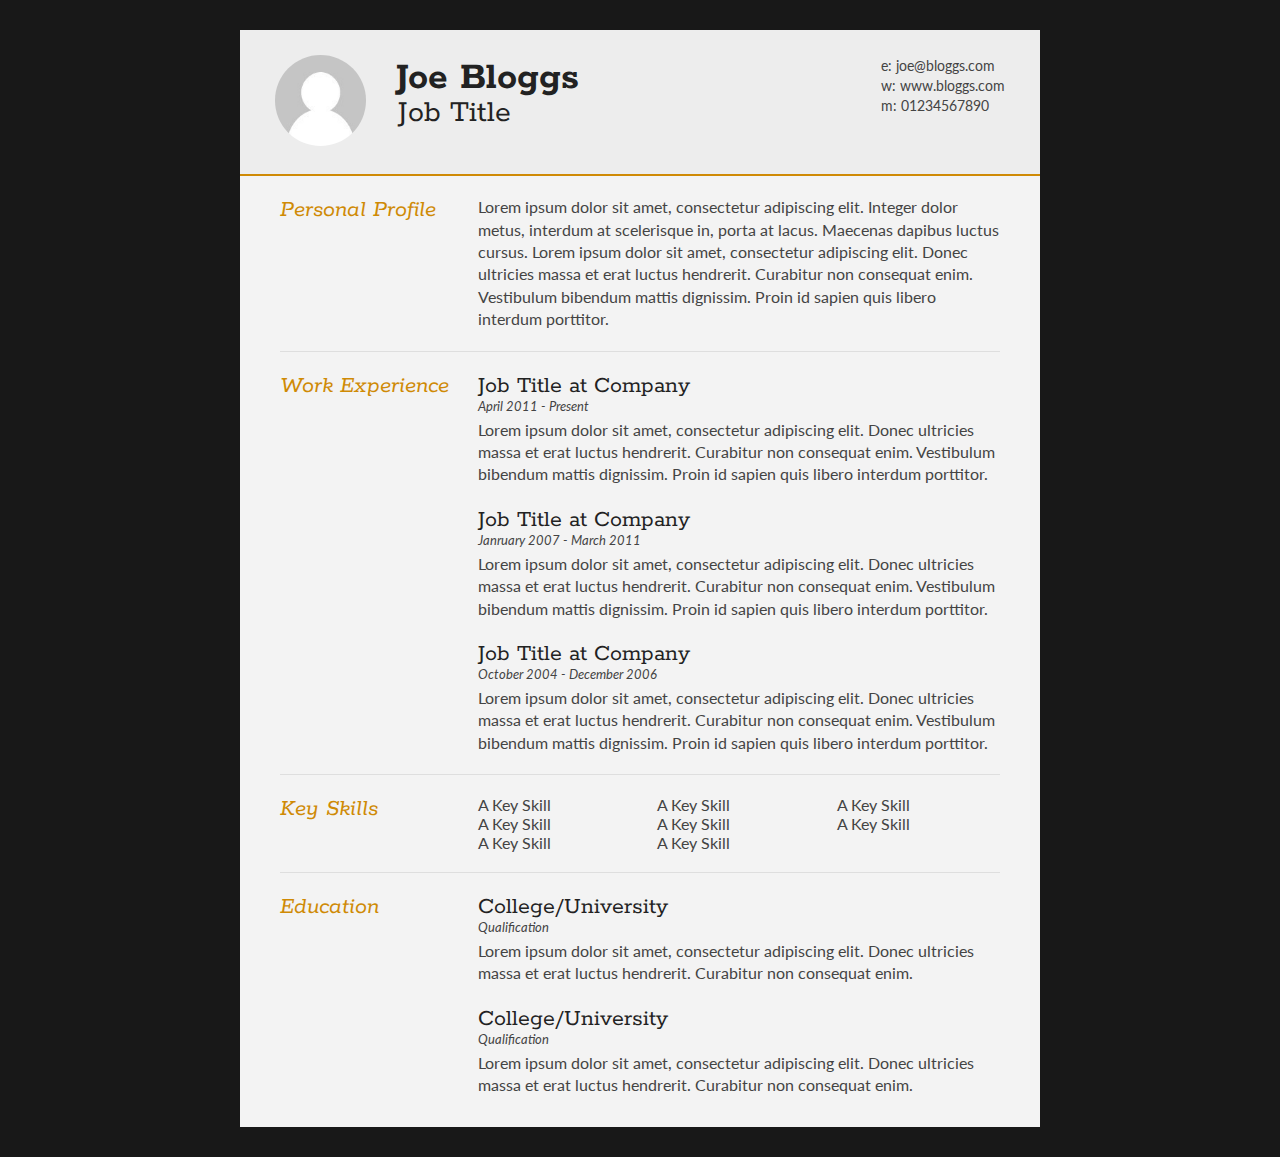
==== cv.html @ 61e4edee "test" ====
<!DOCTYPE html>
<html>
<head>
<title>Joe Bloggs - Curriculum Vitae</title>

<meta name="viewport" content="width=device-width"/>
<meta name="description" content="The Curriculum Vitae of Joe Bloggs."/>
<meta charset="UTF-8"> 

<link type="text/css" rel="stylesheet" href="style.css">
<link href='http://fonts.googleapis.com/css?family=Rokkitt:400,700|Lato:400,300' rel='stylesheet' type='text/css'>

<!--[if lt IE 9]>
<script src="//html5shiv.googlecode.com/svn/trunk/html5.js"></script>
<![endif]-->
</head>
<body id="top">
<div id="cv" class="instaFade">
	<div class="mainDetails">
		<div id="headshot" class="quickFade">
			<img src="headshot.jpg" alt="Alan Smith" />
		</div>
		
		<div id="name">
			<h1 class="quickFade delayTwo">Joe Bloggs</h1>
			<h2 class="quickFade delayThree">Job Title</h2>
		</div>
		
		<div id="contactDetails" class="quickFade delayFour">
			<ul>
				<li>e: <a href="mailto:joe@bloggs.com" target="_blank">joe@bloggs.com</a></li>
				<li>w: <a href="http://www.bloggs.com">www.bloggs.com</a></li>
				<li>m: 01234567890</li>
			</ul>
		</div>
		<div class="clear"></div>
	</div>
	
	<div id="mainArea" class="quickFade delayFive">
		<section>
			<article>
				<div class="sectionTitle">
					<h1>Personal Profile</h1>
				</div>
				
				<div class="sectionContent">
					<p>Lorem ipsum dolor sit amet, consectetur adipiscing elit. Integer dolor metus, interdum at scelerisque in, porta at lacus. Maecenas dapibus luctus cursus. Lorem ipsum dolor sit amet, consectetur adipiscing elit. Donec ultricies massa et erat luctus hendrerit. Curabitur non consequat enim. Vestibulum bibendum mattis dignissim. Proin id sapien quis libero interdum porttitor.</p>
				</div>
			</article>
			<div class="clear"></div>
		</section>
		
		
		<section>
			<div class="sectionTitle">
				<h1>Work Experience</h1>
			</div>
			
			<div class="sectionContent">
				<article>
					<h2>Job Title at Company</h2>
					<p class="subDetails">April 2011 - Present</p>
					<p>Lorem ipsum dolor sit amet, consectetur adipiscing elit. Donec ultricies massa et erat luctus hendrerit. Curabitur non consequat enim. Vestibulum bibendum mattis dignissim. Proin id sapien quis libero interdum porttitor.</p>
				</article>
				
				<article>
					<h2>Job Title at Company</h2>
					<p class="subDetails">Janruary 2007 - March 2011</p>
					<p>Lorem ipsum dolor sit amet, consectetur adipiscing elit. Donec ultricies massa et erat luctus hendrerit. Curabitur non consequat enim. Vestibulum bibendum mattis dignissim. Proin id sapien quis libero interdum porttitor.</p>
				</article>
				
				<article>
					<h2>Job Title at Company</h2>
					<p class="subDetails">October 2004 - December 2006</p>
					<p>Lorem ipsum dolor sit amet, consectetur adipiscing elit. Donec ultricies massa et erat luctus hendrerit. Curabitur non consequat enim. Vestibulum bibendum mattis dignissim. Proin id sapien quis libero interdum porttitor.</p>
				</article>
			</div>
			<div class="clear"></div>
		</section>
		
		
		<section>
			<div class="sectionTitle">
				<h1>Key Skills</h1>
			</div>
			
			<div class="sectionContent">
				<ul class="keySkills">
					<li>A Key Skill</li>
					<li>A Key Skill</li>
					<li>A Key Skill</li>
					<li>A Key Skill</li>
					<li>A Key Skill</li>
					<li>A Key Skill</li>
					<li>A Key Skill</li>
					<li>A Key Skill</li>
				</ul>
			</div>
			<div class="clear"></div>
		</section>
		
		
		<section>
			<div class="sectionTitle">
				<h1>Education</h1>
			</div>
			
			<div class="sectionContent">
				<article>
					<h2>College/University</h2>
					<p class="subDetails">Qualification</p>
					<p>Lorem ipsum dolor sit amet, consectetur adipiscing elit. Donec ultricies massa et erat luctus hendrerit. Curabitur non consequat enim.</p>
				</article>
				
				<article>
					<h2>College/University</h2>
					<p class="subDetails">Qualification</p>
					<p>Lorem ipsum dolor sit amet, consectetur adipiscing elit. Donec ultricies massa et erat luctus hendrerit. Curabitur non consequat enim.</p>
				</article>
			</div>
			<div class="clear"></div>
		</section>
		
	</div>
</div>
<script type="text/javascript">
var gaJsHost = (("https:" == document.location.protocol) ? "https://ssl." : "http://www.");
document.write(unescape("%3Cscript src='" + gaJsHost + "google-analytics.com/ga.js' type='text/javascript'%3E%3C/script%3E"));
</script>
<script type="text/javascript">
var pageTracker = _gat._getTracker("UA-3753241-1");
pageTracker._initData();
pageTracker._trackPageview();
</script>
</body>
</html>
---- style.css ----
html,body,div,span,object,iframe,h1,h2,h3,h4,h5,h6,p,blockquote,pre,abbr,address,cite,code,del,dfn,em,img,ins,kbd,q,samp,small,strong,sub,sup,var,b,i,dl,dt,dd,ol,ul,li,fieldset,form,label,legend,table,caption,tbody,tfoot,thead,tr,th,td,article,aside,canvas,details,figcaption,figure,footer,header,hgroup,menu,nav,section,summary,time,mark,audio,video {
border:0;
font:inherit;
font-size:100%;
margin:0;
padding:0;
vertical-align:baseline;
}

article,aside,details,figcaption,figure,footer,header,hgroup,menu,nav,section {
display:block;
}

html, body {background: #181818; font-family: 'Lato', helvetica, arial, sans-serif; font-size: 16px; color: #222;}

.clear {clear: both;}

p {
	font-size: 1em;
	line-height: 1.4em;
	margin-bottom: 20px;
	color: #444;
}

#cv {
	width: 90%;
	max-width: 800px;
	background: #f3f3f3;
	margin: 30px auto;
}

.mainDetails {
	padding: 25px 35px;
	border-bottom: 2px solid #cf8a05;
	background: #ededed;
}

#name h1 {
	font-size: 2.5em;
	font-weight: 700;
	font-family: 'Rokkitt', Helvetica, Arial, sans-serif;
	margin-bottom: -6px;
}

#name h2 {
	font-size: 2em;
	margin-left: 2px;
	font-family: 'Rokkitt', Helvetica, Arial, sans-serif;
}

#mainArea {
	padding: 0 40px;
}

#headshot {
	width: 12.5%;
	float: left;
	margin-right: 30px;
}

#headshot img {
	width: 100%;
	height: auto;
	-webkit-border-radius: 50px;
	border-radius: 50px;
}

#name {
	float: left;
}

#contactDetails {
	float: right;
}

#contactDetails ul {
	list-style-type: none;
	font-size: 0.9em;
	margin-top: 2px;
}

#contactDetails ul li {
	margin-bottom: 3px;
	color: #444;
}

#contactDetails ul li a, a[href^=tel] {
	color: #444; 
	text-decoration: none;
	-webkit-transition: all .3s ease-in;
	-moz-transition: all .3s ease-in;
	-o-transition: all .3s ease-in;
	-ms-transition: all .3s ease-in;
	transition: all .3s ease-in;
}

#contactDetails ul li a:hover { 
	color: #cf8a05;
}


section {
	border-top: 1px solid #dedede;
	padding: 20px 0 0;
}

section:first-child {
	border-top: 0;
}

section:last-child {
	padding: 20px 0 10px;
}

.sectionTitle {
	float: left;
	width: 25%;
}

.sectionContent {
	float: right;
	width: 72.5%;
}

.sectionTitle h1 {
	font-family: 'Rokkitt', Helvetica, Arial, sans-serif;
	font-style: italic;
	font-size: 1.5em;
	color: #cf8a05;
}

.sectionContent h2 {
	font-family: 'Rokkitt', Helvetica, Arial, sans-serif;
	font-size: 1.5em;
	margin-bottom: -2px;
}

.subDetails {
	font-size: 0.8em;
	font-style: italic;
	margin-bottom: 3px;
}

.keySkills {
	list-style-type: none;
	-moz-column-count:3;
	-webkit-column-count:3;
	column-count:3;
	margin-bottom: 20px;
	font-size: 1em;
	color: #444;
}

.keySkills ul li {
	margin-bottom: 3px;
}

@media all and (min-width: 602px) and (max-width: 800px) {
	#headshot {
		display: none;
	}
	
	.keySkills {
	-moz-column-count:2;
	-webkit-column-count:2;
	column-count:2;
	}
}

@media all and (max-width: 601px) {
	#cv {
		width: 95%;
		margin: 10px auto;
		min-width: 280px;
	}
	
	#headshot {
		display: none;
	}
	
	#name, #contactDetails {
		float: none;
		width: 100%;
		text-align: center;
	}
	
	.sectionTitle, .sectionContent {
		float: none;
		width: 100%;
	}
	
	.sectionTitle {
		margin-left: -2px;
		font-size: 1.25em;
	}
	
	.keySkills {
		-moz-column-count:2;
		-webkit-column-count:2;
		column-count:2;
	}
}

@media all and (max-width: 480px) {
	.mainDetails {
		padding: 15px 15px;
	}
	
	section {
		padding: 15px 0 0;
	}
	
	#mainArea {
		padding: 0 25px;
	}

	
	.keySkills {
	-moz-column-count:1;
	-webkit-column-count:1;
	column-count:1;
	}
	
	#name h1 {
		line-height: .8em;
		margin-bottom: 4px;
	}
}

@media print {
    #cv {
        width: 100%;
    }
}

@-webkit-keyframes reset {
	0% {
		opacity: 0;
	}
	100% {
		opacity: 0;
	}
}

@-webkit-keyframes fade-in {
	0% {
		opacity: 0;
	}
	40% {
		opacity: 0;
	}
	100% {
		opacity: 1;
	}
}

@-moz-keyframes reset {
	0% {
		opacity: 0;
	}
	100% {
		opacity: 0;
	}
}

@-moz-keyframes fade-in {
	0% {
		opacity: 0;
	}
	40% {
		opacity: 0;
	}
	100% {
		opacity: 1;
	}
}

@keyframes reset {
	0% {
		opacity: 0;
	}
	100% {
		opacity: 0;
	}
}

@keyframes fade-in {
	0% {
		opacity: 0;
	}
	40% {
		opacity: 0;
	}
	100% {
		opacity: 1;
	}
}

.instaFade {
    -webkit-animation-name: reset, fade-in;
    -webkit-animation-duration: 1.5s;
    -webkit-animation-timing-function: ease-in;
	
	-moz-animation-name: reset, fade-in;
    -moz-animation-duration: 1.5s;
    -moz-animation-timing-function: ease-in;
	
	animation-name: reset, fade-in;
    animation-duration: 1.5s;
    animation-timing-function: ease-in;
}

.quickFade {
    -webkit-animation-name: reset, fade-in;
    -webkit-animation-duration: 2.5s;
    -webkit-animation-timing-function: ease-in;
	
	-moz-animation-name: reset, fade-in;
    -moz-animation-duration: 2.5s;
    -moz-animation-timing-function: ease-in;
	
	animation-name: reset, fade-in;
    animation-duration: 2.5s;
    animation-timing-function: ease-in;
}
 
.delayOne {
	-webkit-animation-delay: 0, .5s;
	-moz-animation-delay: 0, .5s;
	animation-delay: 0, .5s;
}

.delayTwo {
	-webkit-animation-delay: 0, 1s;
	-moz-animation-delay: 0, 1s;
	animation-delay: 0, 1s;
}

.delayThree {
	-webkit-animation-delay: 0, 1.5s;
	-moz-animation-delay: 0, 1.5s;
	animation-delay: 0, 1.5s;
}

.delayFour {
	-webkit-animation-delay: 0, 2s;
	-moz-animation-delay: 0, 2s;
	animation-delay: 0, 2s;
}

.delayFive {
	-webkit-animation-delay: 0, 2.5s;
	-moz-animation-delay: 0, 2.5s;
	animation-delay: 0, 2.5s;
}
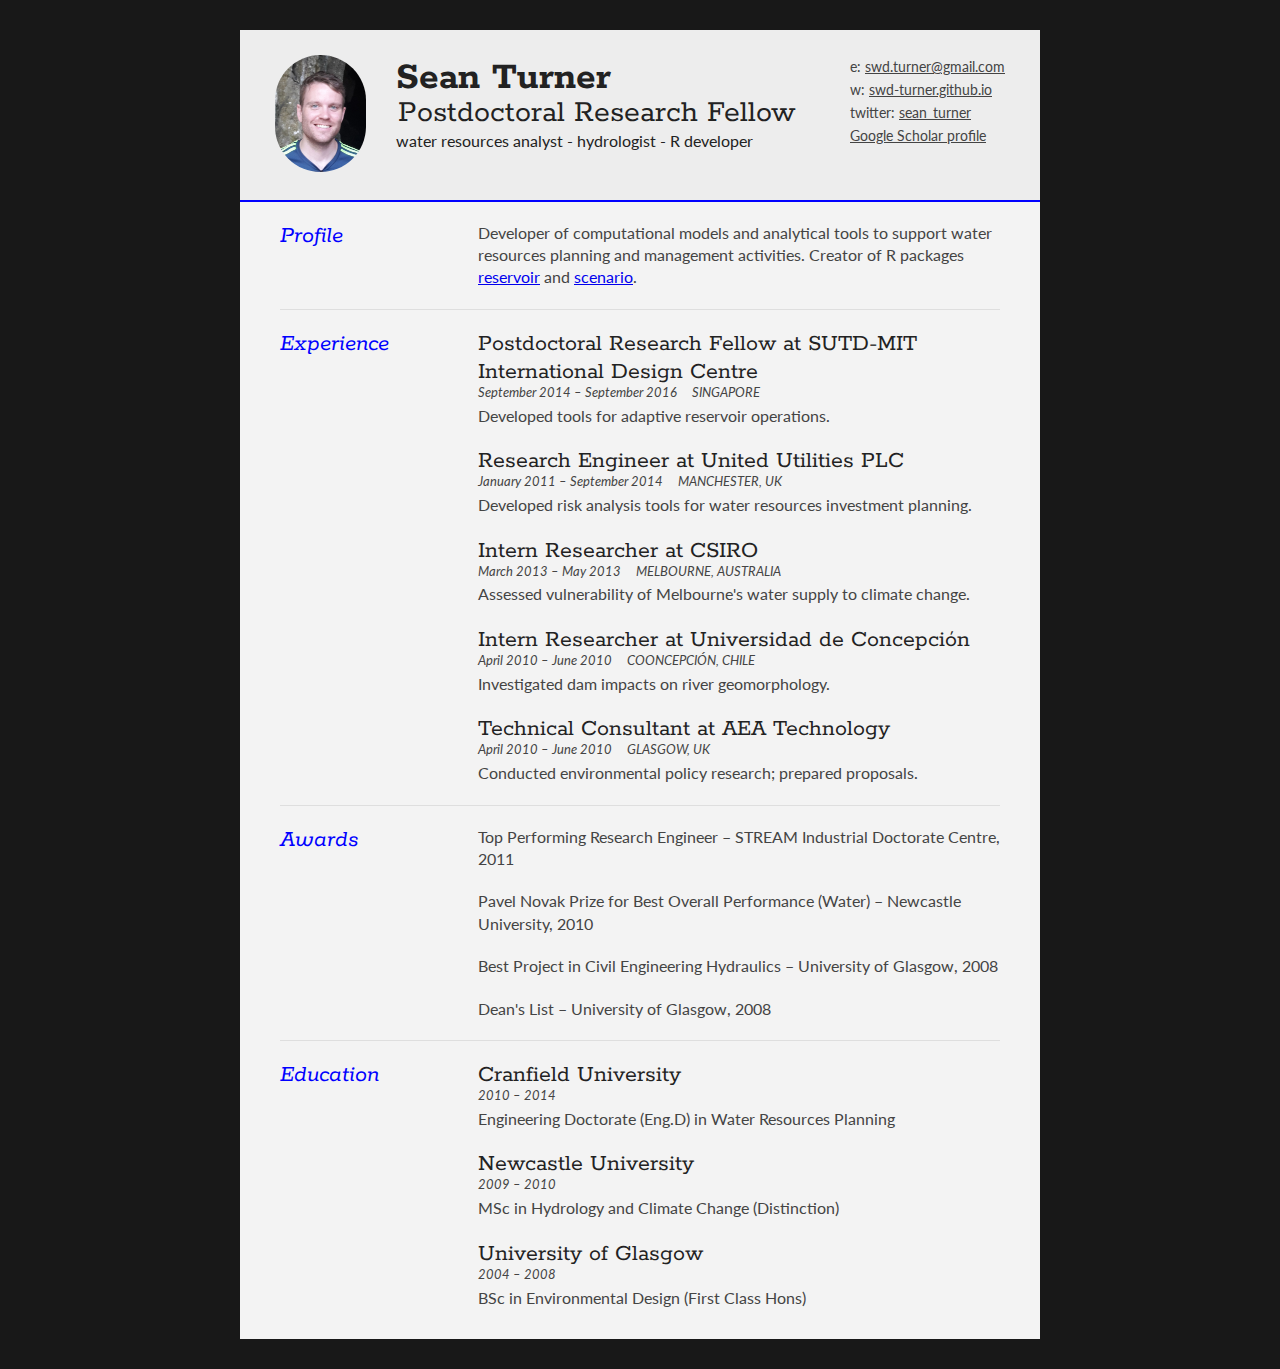
==== commit 34203ef8: "test" ====
--- a/cv.html
+++ b/cv.html
@@ -1,13 +1,13 @@
 <!DOCTYPE html>
 <html>
 <head>
-<title>Joe Bloggs - Curriculum Vitae</title>
+<title>Sean Turner - Curriculum Vitae</title>
 
 <meta name="viewport" content="width=device-width"/>
-<meta name="description" content="The Curriculum Vitae of Joe Bloggs."/>
+<meta name="description" content="The Curriculum Vitae of Sean Turner."/>
 <meta charset="UTF-8"> 
 
-<link type="text/css" rel="stylesheet" href="style.css">
+<link type="text/css" rel="stylesheet" href="stylecv.css">
 <link href='http://fonts.googleapis.com/css?family=Rokkitt:400,700|Lato:400,300' rel='stylesheet' type='text/css'>
 
 <!--[if lt IE 9]>
@@ -18,19 +18,21 @@
 <div id="cv" class="instaFade">
 	<div class="mainDetails">
 		<div id="headshot" class="quickFade">
-			<img src="headshot.jpg" alt="Alan Smith" />
+			<img src="headshot.jpg" alt="Sean Turner" />
 		</div>
 		
 		<div id="name">
-			<h1 class="quickFade delayTwo">Joe Bloggs</h1>
-			<h2 class="quickFade delayThree">Job Title</h2>
+			<h1 class="quickFade delayTwo">Sean Turner</h1>
+			<h2 class="quickFade delayThree">Postdoctoral Research Fellow</h2>
+			<h3 class="quickFade delayThree">water resources analyst - hydrologist - R developer</h3>
 		</div>
 		
 		<div id="contactDetails" class="quickFade delayFour">
 			<ul>
-				<li>e: <a href="mailto:joe@bloggs.com" target="_blank">joe@bloggs.com</a></li>
-				<li>w: <a href="http://www.bloggs.com">www.bloggs.com</a></li>
-				<li>m: 01234567890</li>
+				<li>e: <a href="mailto:swd.turner@gmail.com" target="_blank">swd.turner@gmail.com</a></li>
+				<li>w: <a href="http://swd-turner.github.io">swd-turner.github.io</a></li>
+				<li>twitter: <a href="https://twitter.com/sean_turner">sean_turner </li>
+				<li><a href="https://scholar.google.co.uk/citations?user=-5OB18IAAAAJ&hl=en">Google Scholar profile</a></li>
 			</ul>
 		</div>
 		<div class="clear"></div>
@@ -40,11 +42,11 @@
 		<section>
 			<article>
 				<div class="sectionTitle">
-					<h1>Personal Profile</h1>
+					<h1>Profile</h1>
 				</div>
 				
 				<div class="sectionContent">
-					<p>Lorem ipsum dolor sit amet, consectetur adipiscing elit. Integer dolor metus, interdum at scelerisque in, porta at lacus. Maecenas dapibus luctus cursus. Lorem ipsum dolor sit amet, consectetur adipiscing elit. Donec ultricies massa et erat luctus hendrerit. Curabitur non consequat enim. Vestibulum bibendum mattis dignissim. Proin id sapien quis libero interdum porttitor.</p>
+					<p>Developer of computational models and analytical tools to support water resources planning and management activities. Creator of R packages <a href="https://cran.r-project.org/web/packages/reservoir">reservoir</a> and <a href="https://cran.r-project.org/web/packages/scenario">scenario</a>.</p>
 				</div>
 			</article>
 			<div class="clear"></div>
@@ -53,27 +55,40 @@
 		
 		<section>
 			<div class="sectionTitle">
-				<h1>Work Experience</h1>
+				<h1>Experience</h1>
 			</div>
 			
 			<div class="sectionContent">
 				<article>
-					<h2>Job Title at Company</h2>
-					<p class="subDetails">April 2011 - Present</p>
-					<p>Lorem ipsum dolor sit amet, consectetur adipiscing elit. Donec ultricies massa et erat luctus hendrerit. Curabitur non consequat enim. Vestibulum bibendum mattis dignissim. Proin id sapien quis libero interdum porttitor.</p>
+					<h2>Postdoctoral Research Fellow at SUTD-MIT International Design Centre</h2>
+					<p class="subDetails">September 2014 &ndash; September 2016 &emsp; SINGAPORE</p>
+					<p>Developed tools for adaptive reservoir operations.</p>
 				</article>
 				
 				<article>
-					<h2>Job Title at Company</h2>
-					<p class="subDetails">Janruary 2007 - March 2011</p>
-					<p>Lorem ipsum dolor sit amet, consectetur adipiscing elit. Donec ultricies massa et erat luctus hendrerit. Curabitur non consequat enim. Vestibulum bibendum mattis dignissim. Proin id sapien quis libero interdum porttitor.</p>
+					<h2>Research Engineer at United Utilities PLC</h2>
+					<p class="subDetails">January 2011 &ndash; September 2014 &emsp; MANCHESTER, UK</p>
+					<p>Developed risk analysis tools for water resources investment planning.</p>
 				</article>
 				
 				<article>
-					<h2>Job Title at Company</h2>
-					<p class="subDetails">October 2004 - December 2006</p>
-					<p>Lorem ipsum dolor sit amet, consectetur adipiscing elit. Donec ultricies massa et erat luctus hendrerit. Curabitur non consequat enim. Vestibulum bibendum mattis dignissim. Proin id sapien quis libero interdum porttitor.</p>
+					<h2>Intern Researcher at CSIRO</h2>
+					<p class="subDetails">March 2013 &ndash; May 2013 &emsp; MELBOURNE, AUSTRALIA</p>
+					<p>Assessed vulnerability of Melbourne's water supply to climate change.</p>
 				</article>
+
+				<article>
+					<h2>Intern Researcher at Universidad de Concepci&oacute;n</h2>
+					<p class="subDetails">April 2010 &ndash; June 2010 &emsp; COONCEPCI&Oacute;N, CHILE</p>
+					<p>Investigated dam impacts on river geomorphology.</p>
+				</article>
+				
+				<article>
+					<h2>Technical Consultant at AEA Technology</h2>
+					<p class="subDetails">April 2010 &ndash; June 2010 &emsp; GLASGOW, UK</p>
+					<p>Conducted environmental policy research; prepared proposals.</p>
+				</article>
+
 			</div>
 			<div class="clear"></div>
 		</section>
@@ -81,20 +96,16 @@
 		
 		<section>
 			<div class="sectionTitle">
-				<h1>Key Skills</h1>
+				<h1>Awards</h1>
 			</div>
 			
 			<div class="sectionContent">
-				<ul class="keySkills">
-					<li>A Key Skill</li>
-					<li>A Key Skill</li>
-					<li>A Key Skill</li>
-					<li>A Key Skill</li>
-					<li>A Key Skill</li>
-					<li>A Key Skill</li>
-					<li>A Key Skill</li>
-					<li>A Key Skill</li>
-				</ul>
+					<p>Top Performing Research Engineer &ndash; STREAM Industrial Doctorate Centre, 2011</p>
+					<p>Pavel Novak Prize for Best Overall Performance (Water) &ndash; Newcastle University, 2010</p>
+					<p>Best Project in Civil Engineering Hydraulics &ndash; University of Glasgow, 2008</p>
+					<p>Dean's List &ndash; University of Glasgow, 2008</p>
+
+				
 			</div>
 			<div class="clear"></div>
 		</section>
@@ -107,16 +118,23 @@
 			
 			<div class="sectionContent">
 				<article>
-					<h2>College/University</h2>
-					<p class="subDetails">Qualification</p>
-					<p>Lorem ipsum dolor sit amet, consectetur adipiscing elit. Donec ultricies massa et erat luctus hendrerit. Curabitur non consequat enim.</p>
+					<h2>Cranfield University</h2>
+					<p class="subDetails">2010 &ndash; 2014</p>
+					<p>Engineering Doctorate (Eng.D) in Water Resources Planning</p>
 				</article>
 				
 				<article>
-					<h2>College/University</h2>
-					<p class="subDetails">Qualification</p>
-					<p>Lorem ipsum dolor sit amet, consectetur adipiscing elit. Donec ultricies massa et erat luctus hendrerit. Curabitur non consequat enim.</p>
+					<h2>Newcastle University</h2>
+					<p class="subDetails">2009 &ndash; 2010</p>
+					<p>MSc in Hydrology and Climate Change (Distinction)</p>
 				</article>
+				
+				<article>
+					<h2>University of Glasgow</h2>
+					<p class="subDetails">2004 &ndash; 2008</p>
+					<p>BSc in Environmental Design (First Class Hons)</p>
+				</article>
+				
 			</div>
 			<div class="clear"></div>
 		</section>
--- a/stylecv.css
+++ b/stylecv.css
@@ -0,0 +1,356 @@
+html,body,div,span,object,iframe,h1,h2,h3,h4,h5,h6,p,blockquote,pre,abbr,address,cite,code,del,dfn,em,img,ins,kbd,q,samp,small,strong,sub,sup,var,b,i,dl,dt,dd,ol,ul,li,fieldset,form,label,legend,table,caption,tbody,tfoot,thead,tr,th,td,article,aside,canvas,details,figcaption,figure,footer,header,hgroup,menu,nav,section,summary,time,mark,audio,video {
+border:0;
+font:inherit;
+font-size:100%;
+margin:0;
+padding:0;
+vertical-align:baseline;
+}
+
+article,aside,details,figcaption,figure,footer,header,hgroup,menu,nav,section {
+display:block;
+}
+
+html, body {background: #181818; font-family: 'Lato', helvetica, arial, sans-serif; font-size: 16px; color: #222;}
+
+.clear {clear: both;}
+
+p {
+	font-size: 1em;
+	line-height: 1.4em;
+	margin-bottom: 20px;
+	color: #444;
+}
+
+#cv {
+	width: 90%;
+	max-width: 800px;
+	background: #f3f3f3;
+	margin: 30px auto;
+}
+
+.mainDetails {
+	padding: 25px 35px;
+	border-bottom: 2px solid #0000FF;
+	background: #ededed;
+}
+
+#name h1 {
+	font-size: 2.5em;
+	font-weight: 700;
+	font-family: 'Rokkitt', Helvetica, Arial, sans-serif;
+	margin-bottom: -6px;
+}
+
+#name h2 {
+	font-size: 2em;
+	margin-left: 2px;
+	font-family: 'Rokkitt', Helvetica, Arial, sans-serif;
+}
+
+#mainArea {
+	padding: 0 40px;
+}
+
+#headshot {
+	width: 12.5%;
+	float: left;
+	margin-right: 30px;
+}
+
+#headshot img {
+	width: 100%;
+	height: auto;
+	-webkit-border-radius: 50px;
+	border-radius: 50px;
+}
+
+#name {
+	float: left;
+}
+
+#contactDetails {
+	float: right;
+        line-height: 20px;
+}
+
+#contactDetails ul {
+	list-style-type: none;
+	font-size: 0.9em;
+	margin-top: 2px;
+}
+
+#contactDetails ul li {
+	margin-bottom: 3px;
+	color: #444;
+}
+
+#contactDetails ul li a, a[href^=tel] {
+	color: #444; 
+	text-decoration: underline;
+	-webkit-transition: all .3s ease-in;
+	-moz-transition: all .3s ease-in;
+	-o-transition: all .3s ease-in;
+	-ms-transition: all .3s ease-in;
+	transition: all .3s ease-in;
+}
+
+#contactDetails ul li a:hover { 
+	color: #0000FF;
+}
+
+
+section {
+	border-top: 1px solid #dedede;
+	padding: 20px 0 0;
+}
+
+section:first-child {
+	border-top: 0;
+}
+
+section:last-child {
+	padding: 20px 0 10px;
+}
+
+.sectionTitle {
+	float: left;
+	width: 25%;
+}
+
+.sectionContent {
+	float: right;
+	width: 72.5%;
+}
+
+.sectionTitle h1 {
+	font-family: 'Rokkitt', Helvetica, Arial, sans-serif;
+	font-style: italic;
+	font-size: 1.5em;
+	color: #0000FF;
+}
+
+.sectionContent h2 {
+	font-family: 'Rokkitt', Helvetica, Arial, sans-serif;
+	font-size: 1.5em;
+	margin-bottom: -2px;
+}
+
+.subDetails {
+	font-size: 0.8em;
+	font-style: italic;
+	margin-bottom: 3px;
+}
+
+.keySkills {
+	list-style-type: none;
+	-moz-column-count:3;
+	-webkit-column-count:3;
+	column-count:3;
+	margin-bottom: 20px;
+	font-size: 1em;
+	color: #444;
+}
+
+.keySkills ul li {
+	margin-bottom: 3px;
+}
+
+@media all and (min-width: 602px) and (max-width: 800px) {
+	#headshot {
+		display: none;
+	}
+	
+	.keySkills {
+	-moz-column-count:2;
+	-webkit-column-count:2;
+	column-count:2;
+	}
+}
+
+@media all and (max-width: 601px) {
+	#cv {
+		width: 95%;
+		margin: 10px auto;
+		min-width: 280px;
+	}
+	
+	#headshot {
+		display: none;
+	}
+	
+	#name, #contactDetails {
+		float: none;
+		width: 100%;
+		text-align: center;
+	}
+	
+	.sectionTitle, .sectionContent {
+		float: none;
+		width: 100%;
+	}
+	
+	.sectionTitle {
+		margin-left: -2px;
+		font-size: 1.25em;
+	}
+	
+	.keySkills {
+		-moz-column-count:2;
+		-webkit-column-count:2;
+		column-count:2;
+	}
+}
+
+@media all and (max-width: 480px) {
+	.mainDetails {
+		padding: 15px 15px;
+	}
+	
+	section {
+		padding: 15px 0 0;
+	}
+	
+	#mainArea {
+		padding: 0 25px;
+	}
+
+	
+	.keySkills {
+	-moz-column-count:1;
+	-webkit-column-count:1;
+	column-count:1;
+	}
+	
+	#name h1 {
+		line-height: .8em;
+		margin-bottom: 4px;
+	}
+}
+
+@media print {
+    #cv {
+        width: 100%;
+    }
+}
+
+@-webkit-keyframes reset {
+	0% {
+		opacity: 0;
+	}
+	100% {
+		opacity: 0;
+	}
+}
+
+@-webkit-keyframes fade-in {
+	0% {
+		opacity: 0;
+	}
+	40% {
+		opacity: 0;
+	}
+	100% {
+		opacity: 1;
+	}
+}
+
+@-moz-keyframes reset {
+	0% {
+		opacity: 0;
+	}
+	100% {
+		opacity: 0;
+	}
+}
+
+@-moz-keyframes fade-in {
+	0% {
+		opacity: 0;
+	}
+	40% {
+		opacity: 0;
+	}
+	100% {
+		opacity: 1;
+	}
+}
+
+@keyframes reset {
+	0% {
+		opacity: 0;
+	}
+	100% {
+		opacity: 0;
+	}
+}
+
+@keyframes fade-in {
+	0% {
+		opacity: 0;
+	}
+	40% {
+		opacity: 0;
+	}
+	100% {
+		opacity: 1;
+	}
+}
+
+.instaFade {
+    -webkit-animation-name: reset, fade-in;
+    -webkit-animation-duration: 1.5s;
+    -webkit-animation-timing-function: ease-in;
+	
+	-moz-animation-name: reset, fade-in;
+    -moz-animation-duration: 1.5s;
+    -moz-animation-timing-function: ease-in;
+	
+	animation-name: reset, fade-in;
+    animation-duration: 1.5s;
+    animation-timing-function: ease-in;
+}
+
+.quickFade {
+    -webkit-animation-name: reset, fade-in;
+    -webkit-animation-duration: 2.5s;
+    -webkit-animation-timing-function: ease-in;
+	
+	-moz-animation-name: reset, fade-in;
+    -moz-animation-duration: 2.5s;
+    -moz-animation-timing-function: ease-in;
+	
+	animation-name: reset, fade-in;
+    animation-duration: 2.5s;
+    animation-timing-function: ease-in;
+}
+ 
+.delayOne {
+	-webkit-animation-delay: 0, .5s;
+	-moz-animation-delay: 0, .5s;
+	animation-delay: 0, .5s;
+}
+
+.delayTwo {
+	-webkit-animation-delay: 0, 1s;
+	-moz-animation-delay: 0, 1s;
+	animation-delay: 0, 1s;
+}
+
+.delayThree {
+	-webkit-animation-delay: 0, 1.5s;
+	-moz-animation-delay: 0, 1.5s;
+	animation-delay: 0, 1.5s;
+}
+
+.delayFour {
+	-webkit-animation-delay: 0, 2s;
+	-moz-animation-delay: 0, 2s;
+	animation-delay: 0, 2s;
+}
+
+.delayFive {
+	-webkit-animation-delay: 0, 2.5s;
+	-moz-animation-delay: 0, 2.5s;
+	animation-delay: 0, 2.5s;
+}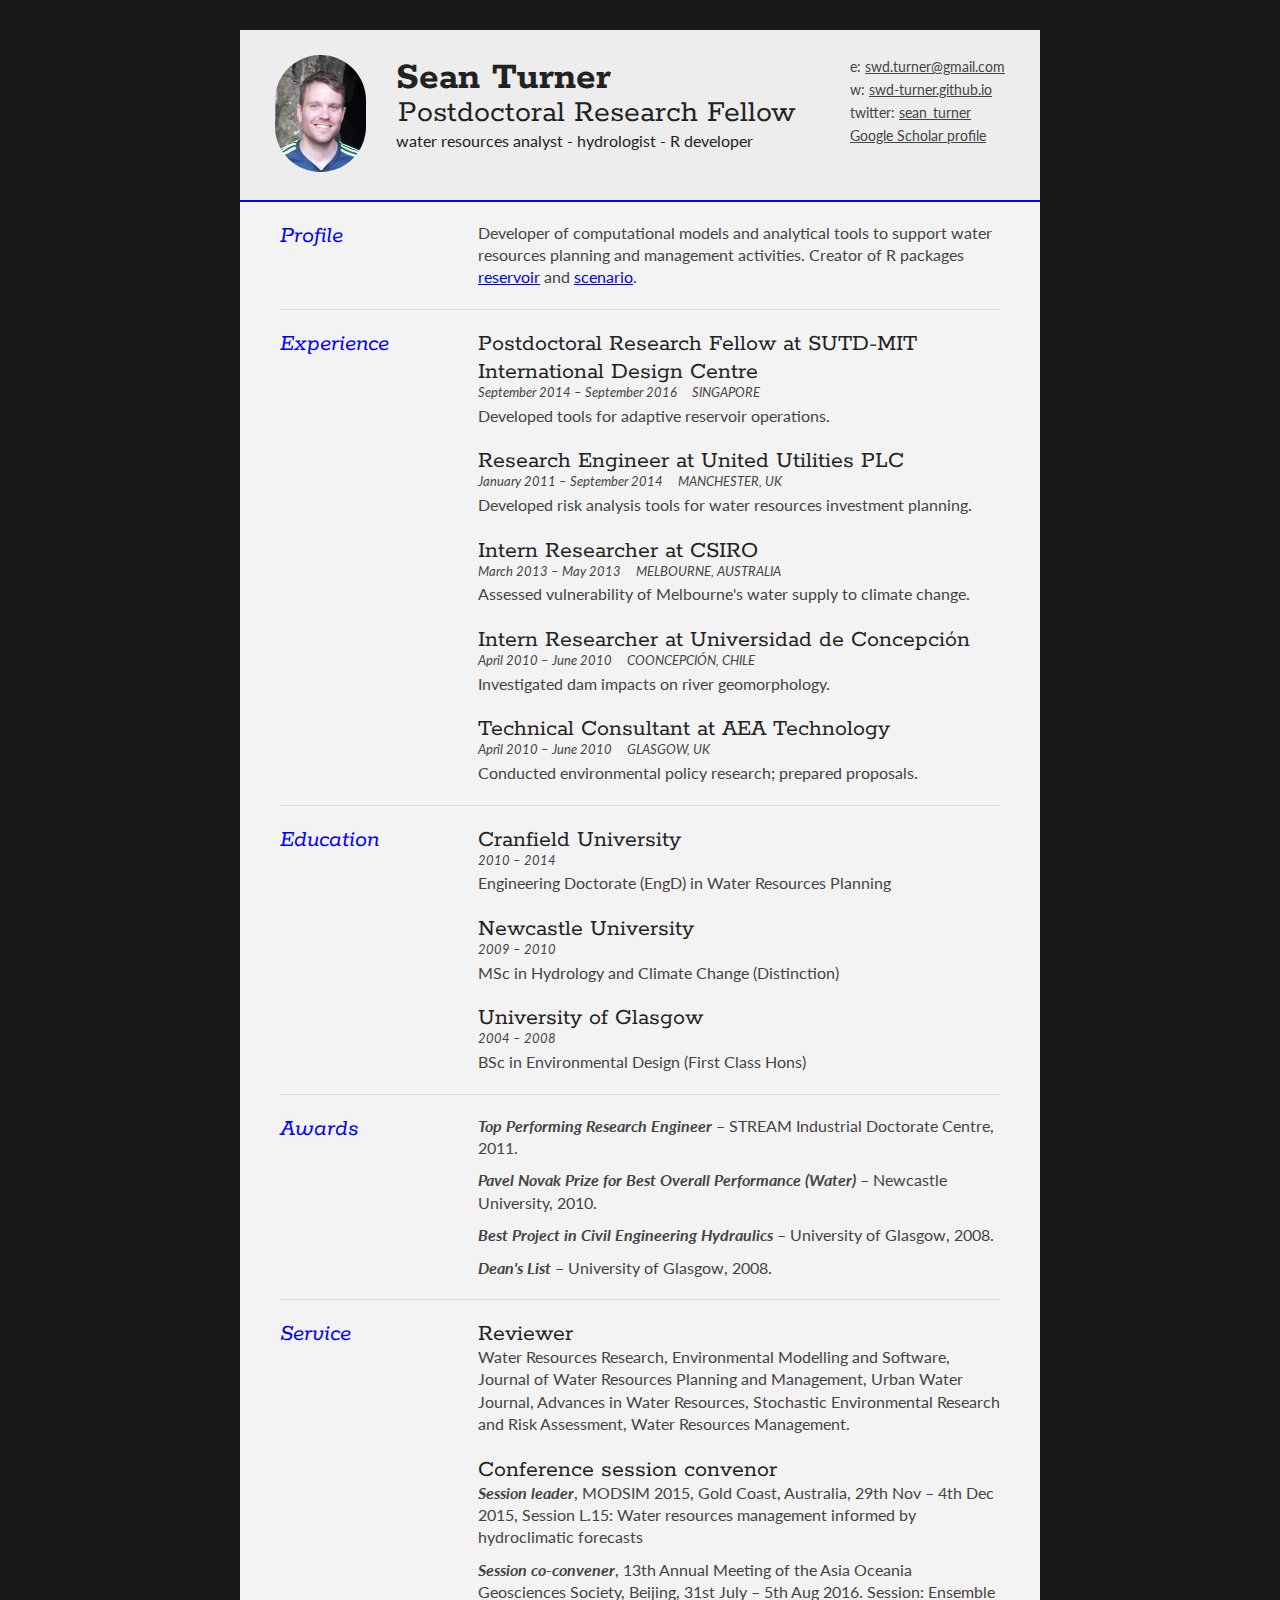
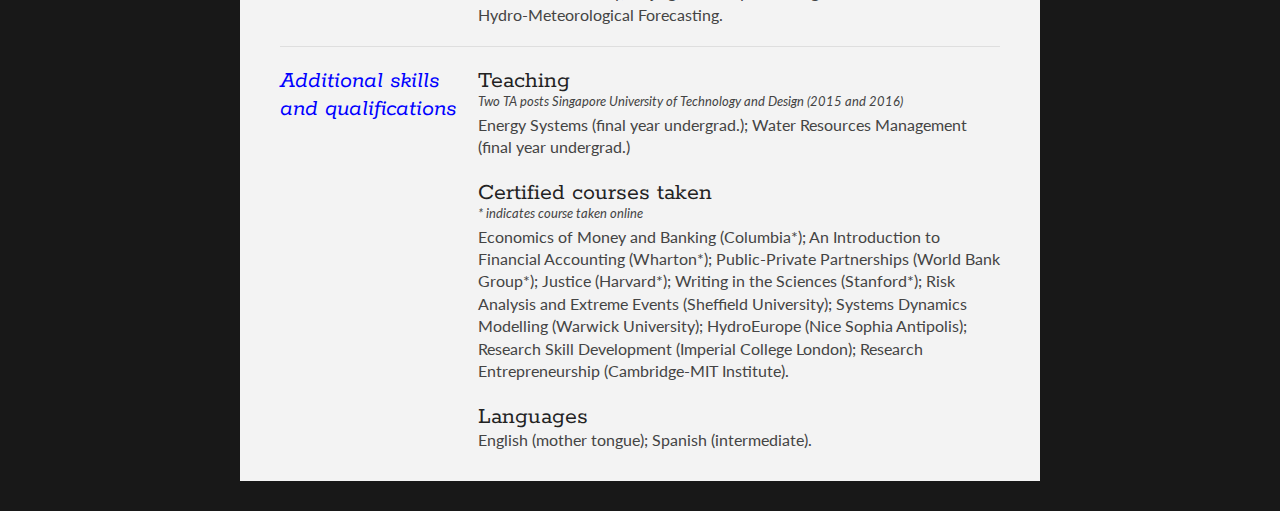
==== commit 7dc523ad: "test" ====
--- a/cv.html
+++ b/cv.html
@@ -93,24 +93,7 @@
 			<div class="clear"></div>
 		</section>
 		
-		
-		<section>
-			<div class="sectionTitle">
-				<h1>Awards</h1>
-			</div>
-			
-			<div class="sectionContent">
-					<p>Top Performing Research Engineer &ndash; STREAM Industrial Doctorate Centre, 2011</p>
-					<p>Pavel Novak Prize for Best Overall Performance (Water) &ndash; Newcastle University, 2010</p>
-					<p>Best Project in Civil Engineering Hydraulics &ndash; University of Glasgow, 2008</p>
-					<p>Dean's List &ndash; University of Glasgow, 2008</p>
-
-				
-			</div>
-			<div class="clear"></div>
-		</section>
-		
-		
+
 		<section>
 			<div class="sectionTitle">
 				<h1>Education</h1>
@@ -120,7 +103,7 @@
 				<article>
 					<h2>Cranfield University</h2>
 					<p class="subDetails">2010 &ndash; 2014</p>
-					<p>Engineering Doctorate (Eng.D) in Water Resources Planning</p>
+					<p>Engineering Doctorate (EngD) in Water Resources Planning</p>
 				</article>
 				
 				<article>
@@ -138,6 +121,75 @@
 			</div>
 			<div class="clear"></div>
 		</section>
+		
+				<section>
+			<div class="sectionTitle">
+				<h1>Awards</h1>
+			</div>
+			
+			<div class="sectionContent">
+					<p class ="p2"> <bi> Top Performing Research Engineer </bi> &ndash; STREAM Industrial Doctorate Centre, 2011.</p>
+					<p class ="p2"> <bi> Pavel Novak Prize for Best Overall Performance (Water) </bi> &ndash; Newcastle University, 2010.</p>
+					<p class ="p2"> <bi> Best Project in Civil Engineering Hydraulics </bi> &ndash; University of Glasgow, 2008.</p>
+					<p><bi>Dean's List</bi> &ndash; University of Glasgow, 2008.</p>
+
+				
+			</div>
+			<div class="clear"></div>
+		</section>
+		
+		
+				<section>
+			<div class="sectionTitle">
+				<h1>Service</h1>
+			</div>
+			
+			<div class="sectionContent">
+				<article>
+					<h2>Reviewer</h2>
+					<p>Water Resources Research, Environmental Modelling and Software, Journal of Water Resources Planning and Management, Urban Water Journal, Advances in Water Resources, Stochastic Environmental Research and Risk Assessment, Water Resources Management.</p>
+				</article>
+				
+				<article>
+					<h2>Conference session convenor</h2>
+					<p class ="p2"><bi>Session leader</bi>, MODSIM 2015, Gold Coast, Australia, 29th Nov &ndash; 4th Dec 2015, Session L.15: Water resources management informed by hydroclimatic forecasts</p>
+						<p><bi>Session co-convener</bi>, 13th Annual Meeting of the Asia Oceania Geosciences Society, Beijing, 31st July &ndash; 5th Aug 2016. Session: Ensemble Hydro-Meteorological Forecasting.</p>
+				</article>
+				
+			</div>
+			<div class="clear"></div>
+		</section>
+		
+		
+		<section>
+			<div class="sectionTitle">
+				<h1>Additional skills and qualifications</h1>
+			</div>
+			
+			<div class="sectionContent">
+				<article>
+					<h2>Teaching</h2>
+					<p class="subDetails">Two TA posts Singapore University of Technology and Design (2015 and 2016)</p>
+					<p>Energy Systems (final year undergrad.); Water Resources Management (final year undergrad.)</p>
+				</article>
+				
+				<article>
+					<h2>Certified courses taken</h2>
+					<p class="subDetails">* indicates course taken online</p>
+					<p>Economics of Money and Banking (Columbia*); An Introduction to Financial Accounting (Wharton*); Public-Private Partnerships (World Bank Group*); Justice (Harvard*); Writing in the Sciences (Stanford*); Risk Analysis and Extreme Events (Sheffield University); Systems Dynamics Modelling (Warwick University); HydroEurope (Nice Sophia Antipolis); Research Skill Development (Imperial College London); Research Entrepreneurship (Cambridge-MIT Institute).</p>
+				</article>
+				
+				<article>
+					<h2>Languages</h2>
+					<p>English (mother tongue); Spanish (intermediate).</p>
+				</article>
+
+
+			</div>
+			<div class="clear"></div>
+		</section>
+
+		
 		
 	</div>
 </div>
--- a/stylecv.css
+++ b/stylecv.css
@@ -21,6 +21,21 @@
 	margin-bottom: 20px;
 	color: #444;
 }
+
+bi {
+    font-weight: bold;
+    font-style: italic;
+}
+
+.p2 {
+	font-size: 1em;
+	line-height: 1.4em;
+	margin-bottom: 10px;
+	color: #444;
+}
+
+
+
 
 #cv {
 	width: 90%;
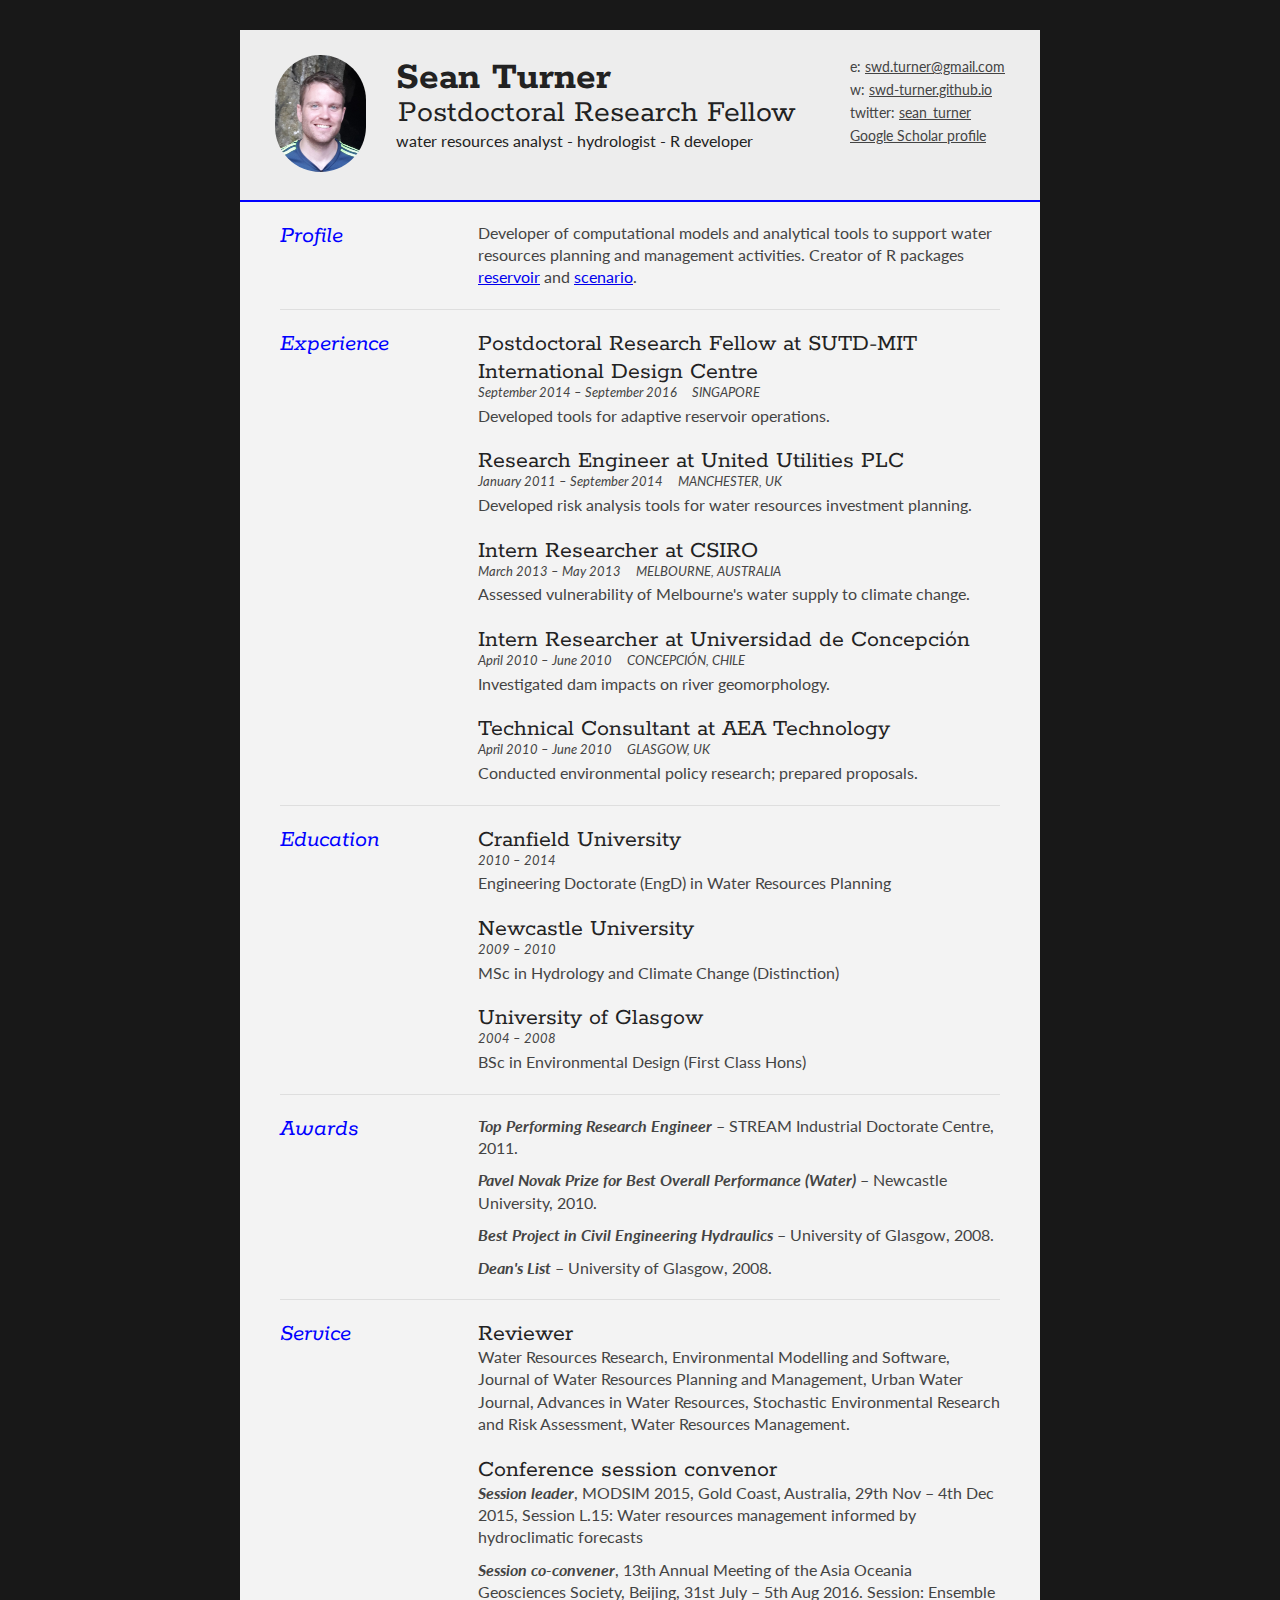
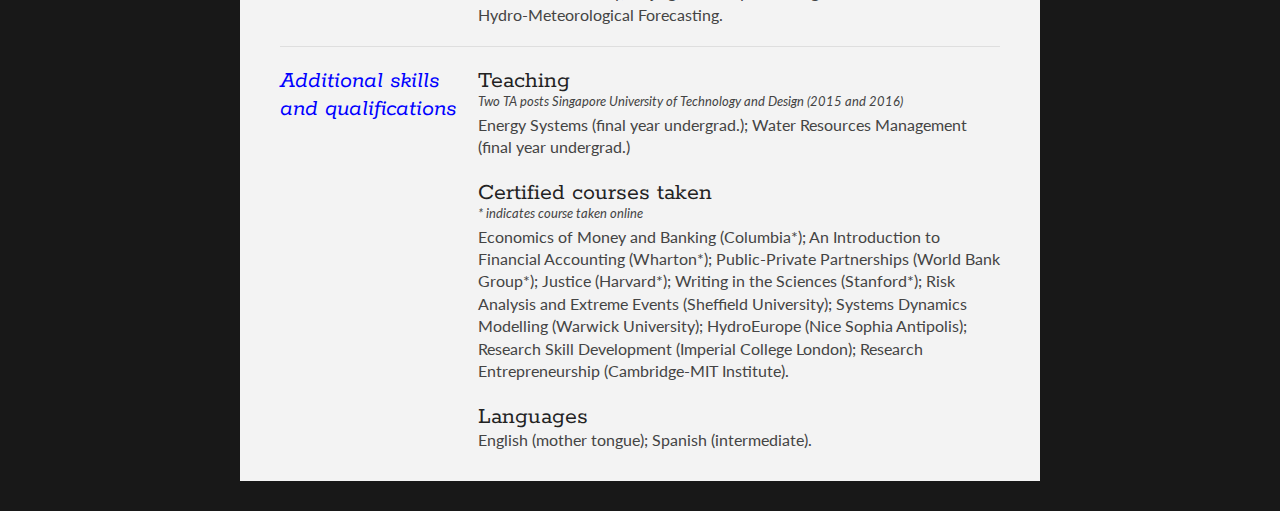
==== commit 736015b9: "check" ====
--- a/cv.html
+++ b/cv.html
@@ -79,7 +79,7 @@
 
 				<article>
 					<h2>Intern Researcher at Universidad de Concepci&oacute;n</h2>
-					<p class="subDetails">April 2010 &ndash; June 2010 &emsp; COONCEPCI&Oacute;N, CHILE</p>
+					<p class="subDetails">April 2010 &ndash; June 2010 &emsp; CONCEPCI&Oacute;N, CHILE</p>
 					<p>Investigated dam impacts on river geomorphology.</p>
 				</article>
 				
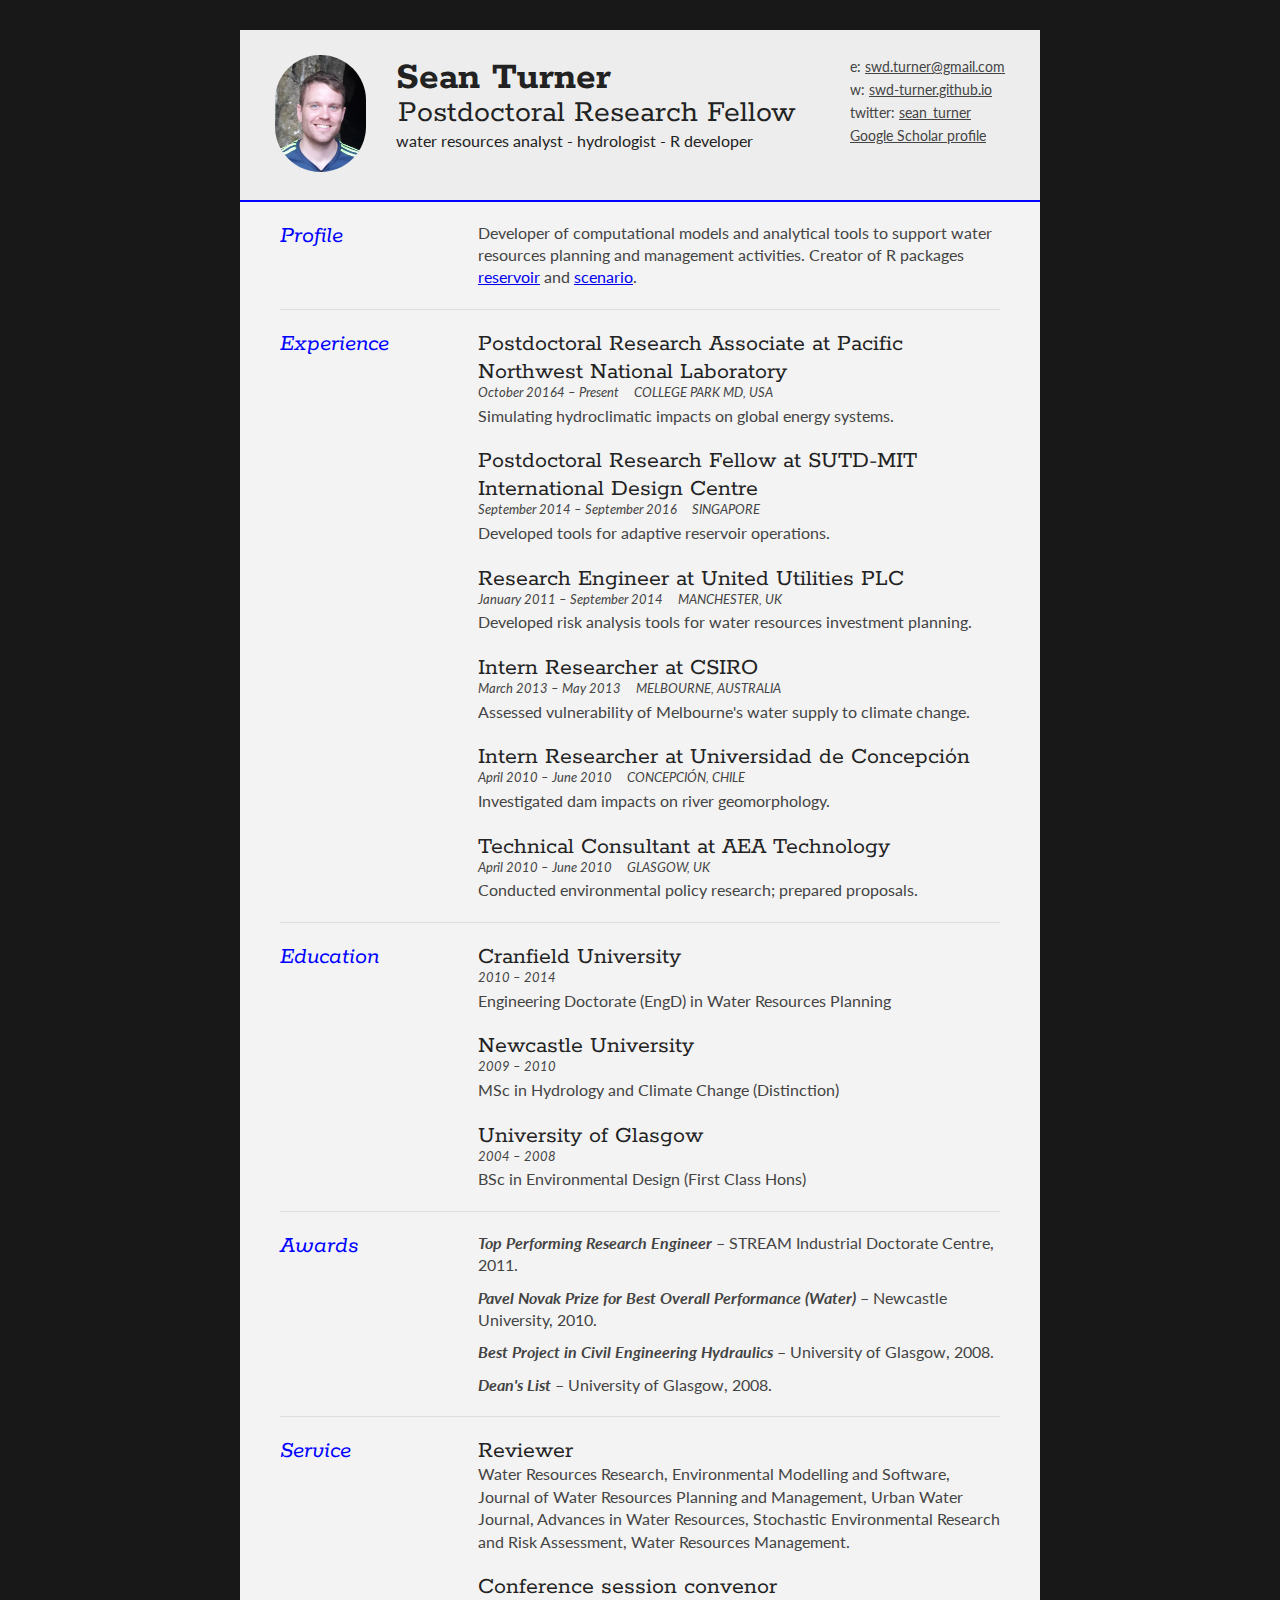
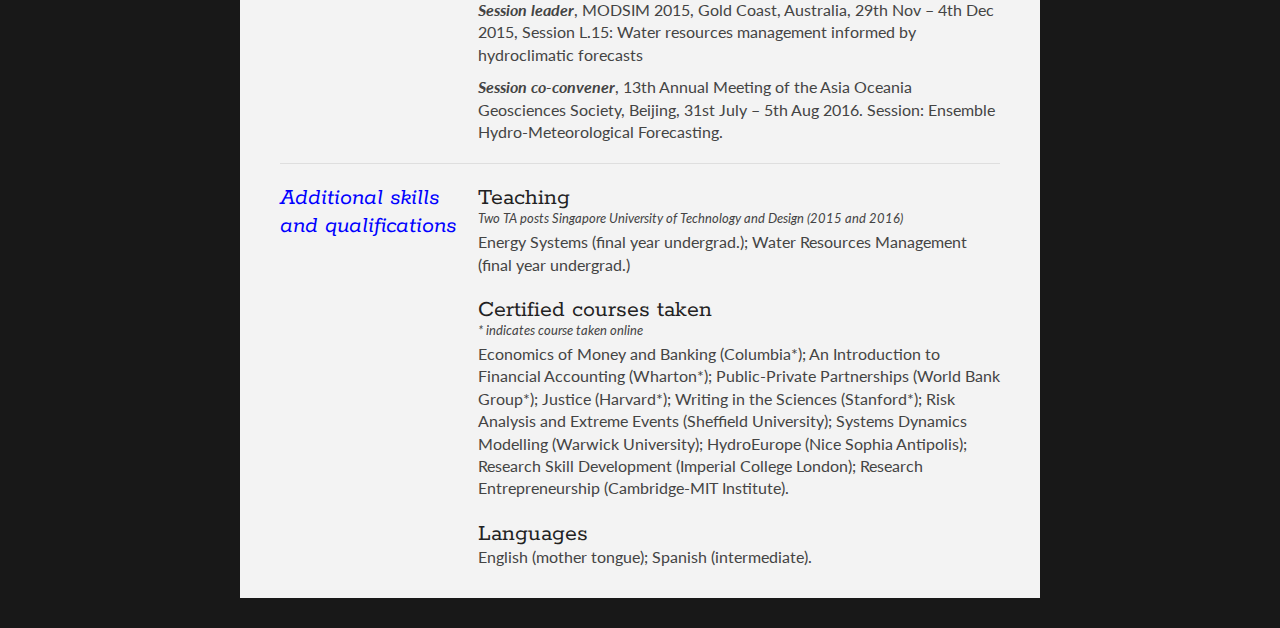
==== commit 2e22addf: "update" ====
--- a/cv.html
+++ b/cv.html
@@ -59,6 +59,13 @@
 			</div>
 			
 			<div class="sectionContent">
+			
+				<article>
+					<h2>Postdoctoral Research Associate at Pacific Northwest National Laboratory</h2>
+					<p class="subDetails">October 20164 &ndash; Present &emsp; COLLEGE PARK MD, USA</p>
+					<p>Simulating hydroclimatic impacts on global energy systems.</p>
+				</article>
+			
 				<article>
 					<h2>Postdoctoral Research Fellow at SUTD-MIT International Design Centre</h2>
 					<p class="subDetails">September 2014 &ndash; September 2016 &emsp; SINGAPORE</p>
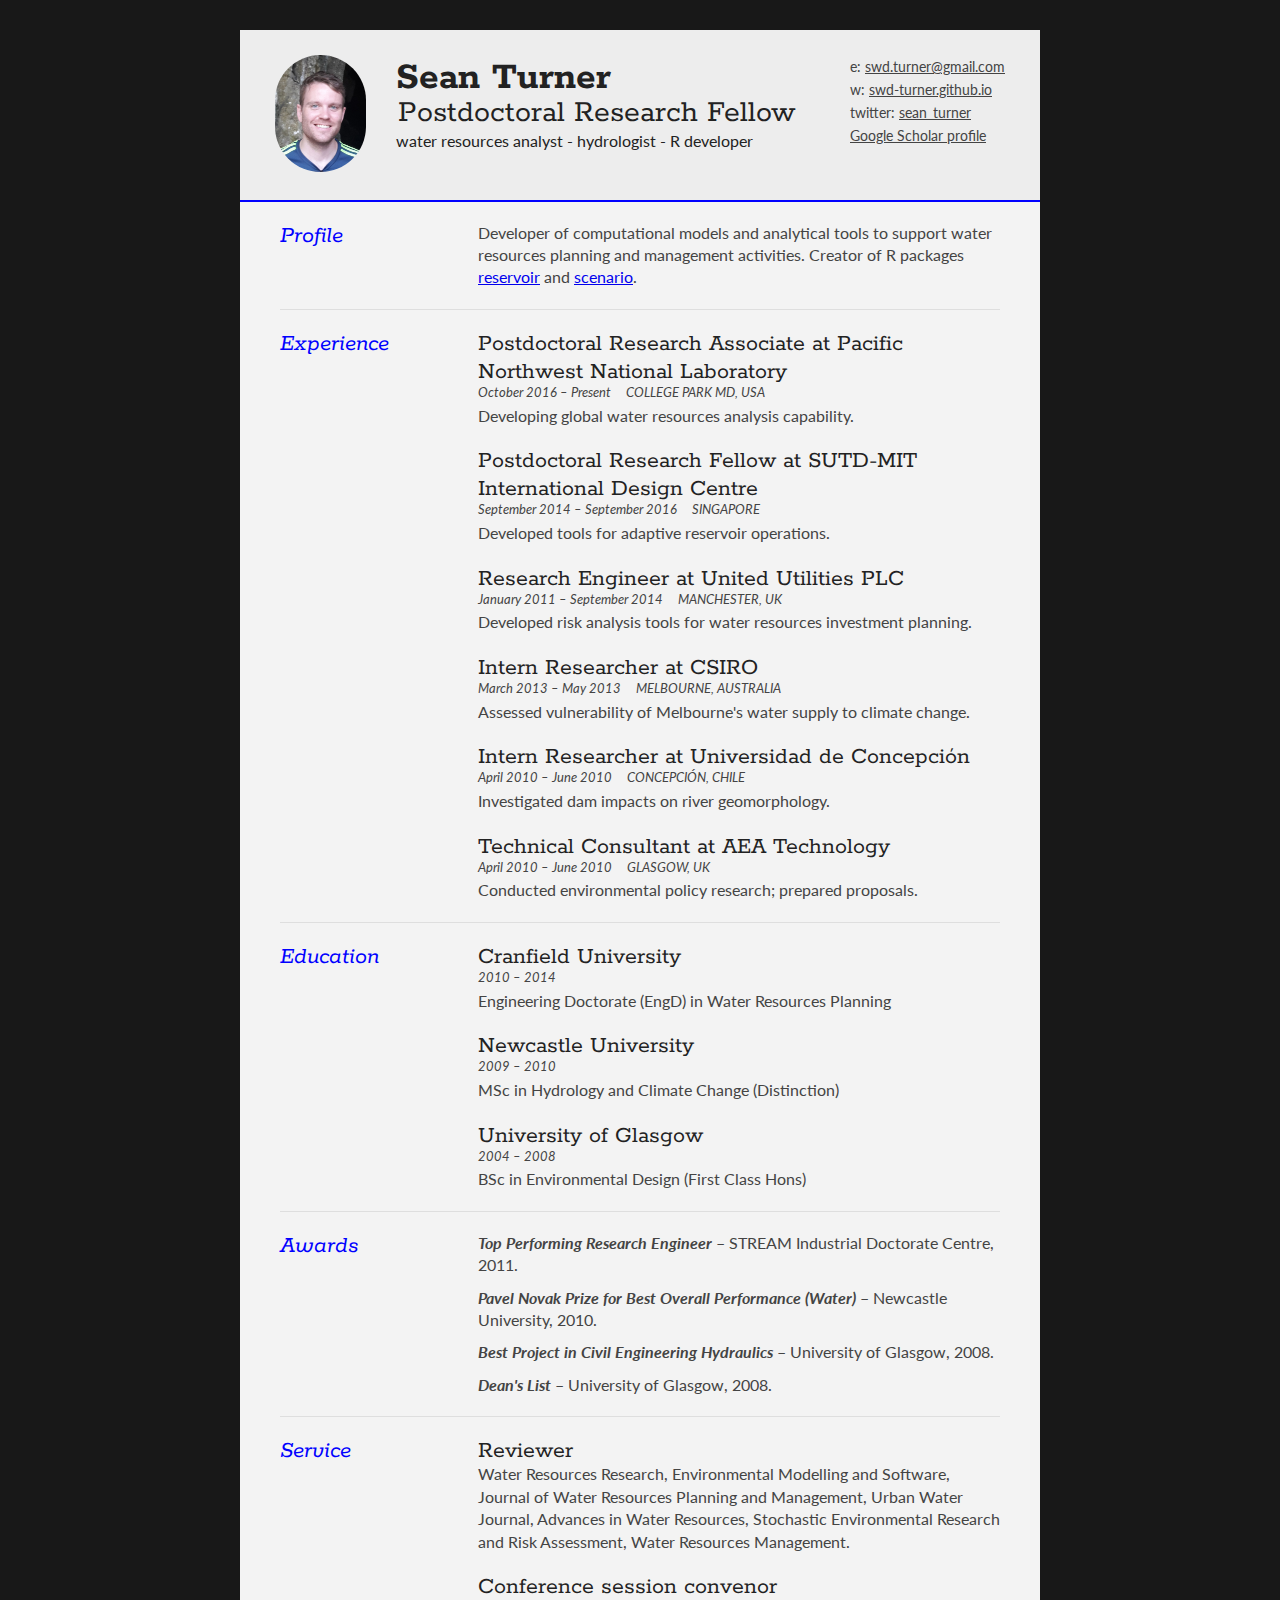
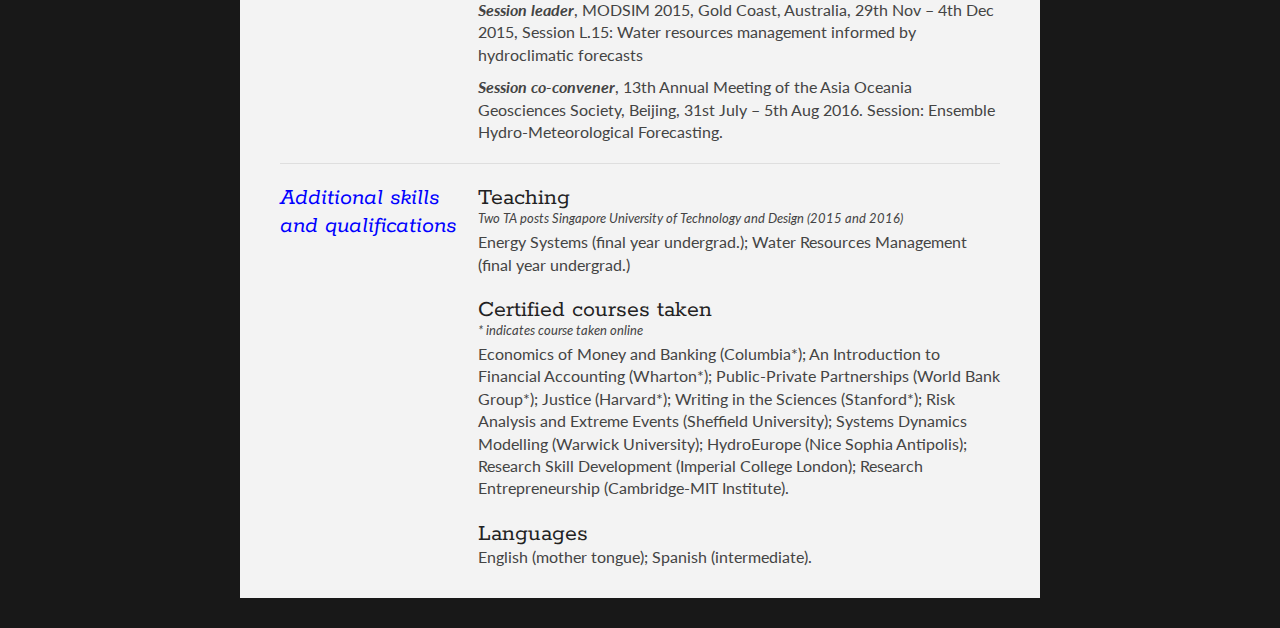
==== commit 0c518f82: "minor fixes" ====
--- a/cv.html
+++ b/cv.html
@@ -62,8 +62,8 @@
 			
 				<article>
 					<h2>Postdoctoral Research Associate at Pacific Northwest National Laboratory</h2>
-					<p class="subDetails">October 20164 &ndash; Present &emsp; COLLEGE PARK MD, USA</p>
-					<p>Simulating hydroclimatic impacts on global energy systems.</p>
+					<p class="subDetails">October 2016 &ndash; Present &emsp; COLLEGE PARK MD, USA</p>
+					<p>Developing global water resources analysis capability.</p>
 				</article>
 			
 				<article>
